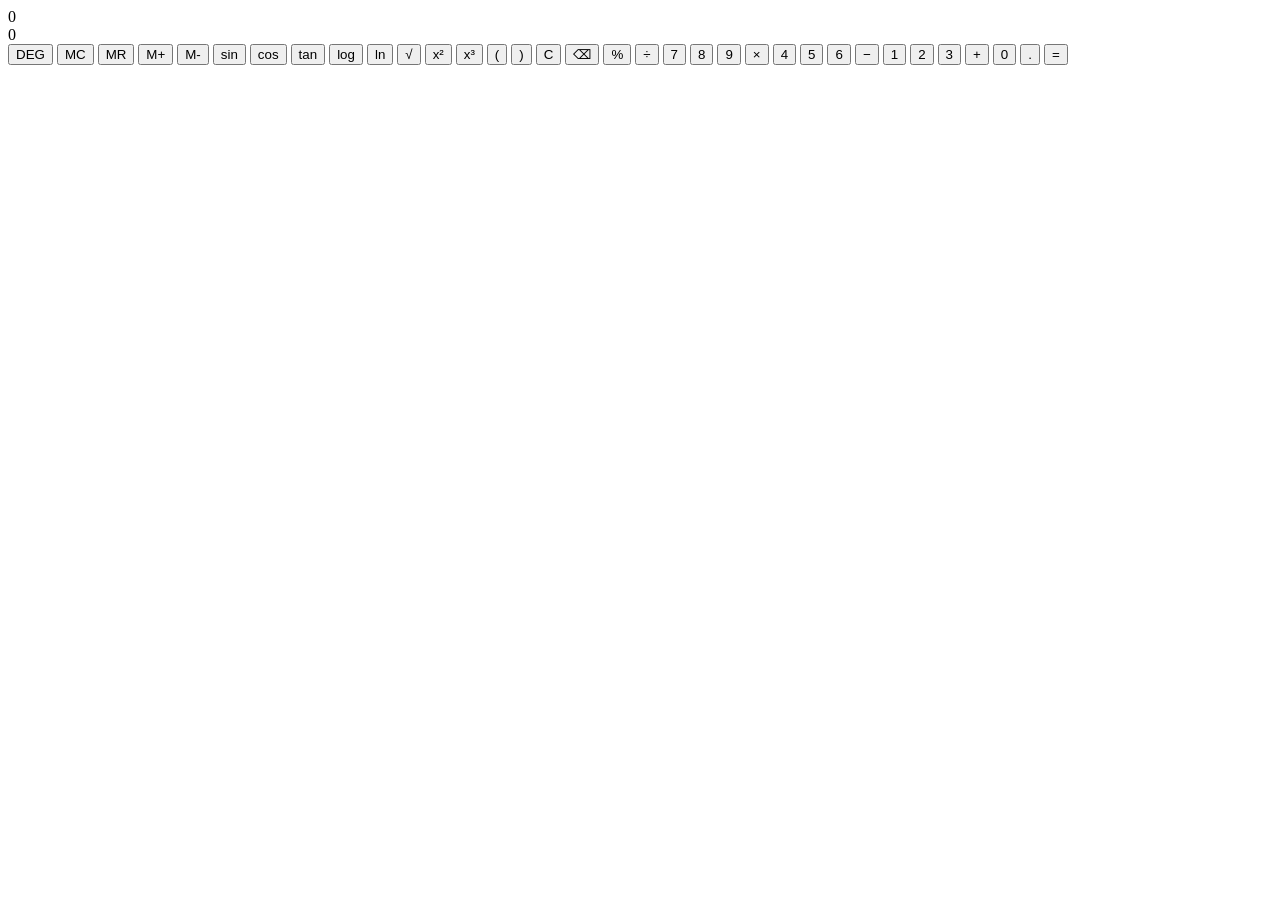
==== scientific.html @ d032bac9 "Create scientific.html" ====
<!DOCTYPE html>
<html lang="en">
<head>
    <meta charset="UTF-8">
    <meta name="viewport" content="width=device-width, initial-scale=1.0">
    <title>Calculator Max - Scientific</title>
    <link rel="stylesheet" href="css/scientific.css">
</head>
<body>

<div class="calculator-container">

    <!-- Display -->
    <div class="display-container">
        <div id="expression" class="expression">0</div>
        <div id="result" class="result">0</div>
    </div>

    <!-- Buttons -->
    <div class="buttons-container">

        <!-- Top Row: Mode & Memory -->
        <button onclick="toggleDegRad()">DEG</button>
        <button onclick="memoryClear()">MC</button>
        <button onclick="memoryRecall()">MR</button>
        <button onclick="memoryAdd()">M+</button>
        <button onclick="memorySubtract()">M-</button>

        <!-- Scientific Functions -->
        <button onclick="appendFunction('sin')">sin</button>
        <button onclick="appendFunction('cos')">cos</button>
        <button onclick="appendFunction('tan')">tan</button>
        <button onclick="appendFunction('log')">log</button>
        <button onclick="appendFunction('ln')">ln</button>
        <button onclick="appendFunction('√')">√</button>
        <button onclick="appendFunction('x²')">x²</button>
        <button onclick="appendFunction('x³')">x³</button>
        <button onclick="append('(')">(</button>
        <button onclick="append(')')">)</button>

        <!-- Number Pad -->
        <button onclick="clearAll()" class="operator">C</button>
        <button onclick="backspace()" class="operator">⌫</button>
        <button onclick="append('%')" class="operator">%</button>
        <button onclick="append('/')" class="operator">÷</button>

        <button onclick="append('7')">7</button>
        <button onclick="append('8')">8</button>
        <button onclick="append('9')">9</button>
        <button onclick="append('*')" class="operator">×</button>

        <button onclick="append('4')">4</button>
        <button onclick="append('5')">5</button>
        <button onclick="append('6')">6</button>
        <button onclick="append('-')" class="operator">−</button>

        <button onclick="append('1')">1</button>
        <button onclick="append('2')">2</button>
        <button onclick="append('3')">3</button>
        <button onclick="append('+')" class="operator">+</button>

        <button onclick="append('0')" class="zero">0</button>
        <button onclick="append('.')">.</button>
        <button onclick="calculate()" class="equal">=</button>

    </div>
</div>

<script src="js/scientific.js"></script>
</body>
</html>
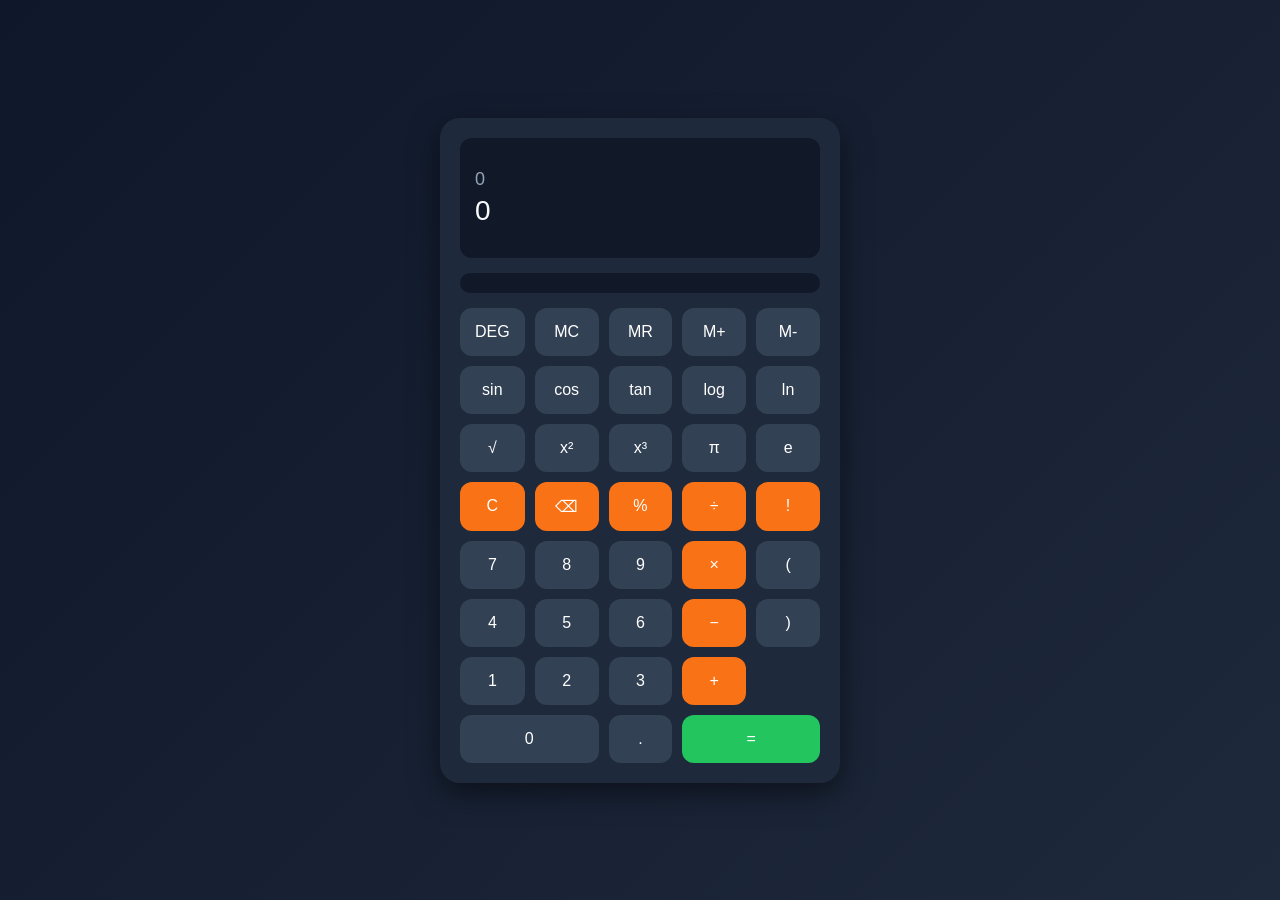
==== commit 5ebfaf12: "Update scientific.html" ====
--- a/scientific.html
+++ b/scientific.html
@@ -1,71 +1,255 @@
 <!DOCTYPE html>
 <html lang="en">
 <head>
-    <meta charset="UTF-8">
-    <meta name="viewport" content="width=device-width, initial-scale=1.0">
-    <title>Calculator Max - Scientific</title>
-    <link rel="stylesheet" href="css/scientific.css">
+<meta charset="UTF-8">
+<meta name="viewport" content="width=device-width, initial-scale=1.0">
+<title>Calculator Max - Scientific</title>
+<style>
+  body {
+    margin:0;
+    font-family: 'Segoe UI', sans-serif;
+    background: linear-gradient(135deg, #0f172a, #1e293b);
+    display: flex;
+    justify-content: center;
+    align-items: center;
+    height: 100vh;
+  }
+
+  .calculator {
+    background: #1e293b;
+    border-radius: 20px;
+    padding: 20px;
+    width: 360px;
+    box-shadow: 0 10px 30px rgba(0,0,0,0.5);
+  }
+
+  .display {
+    background: #111827;
+    border-radius: 12px;
+    padding: 15px;
+    margin-bottom: 15px;
+    min-height: 90px;
+    color: #f8fafc;
+    display: flex;
+    flex-direction: column;
+    justify-content: center;
+  }
+
+  .expression {
+    font-size: 18px;
+    color: #94a3b8;
+    word-wrap: break-word;
+  }
+
+  .result {
+    font-size: 28px;
+    margin-top: 5px;
+    word-wrap: break-word;
+  }
+
+  .buttons {
+    display: grid;
+    grid-template-columns: repeat(5, 1fr);
+    gap: 10px;
+  }
+
+  button {
+    padding: 15px;
+    font-size: 16px;
+    border: none;
+    border-radius: 12px;
+    cursor: pointer;
+    background: #334155;
+    color: white;
+    transition: 0.2s;
+  }
+
+  button:hover {
+    background: #475569;
+  }
+
+  button.operator {
+    background: #f97316;
+  }
+
+  button.equal {
+    background: #22c55e;
+    grid-column: span 2;
+  }
+
+  button.zero {
+    grid-column: span 2;
+  }
+
+  .history {
+    background: #111827;
+    padding: 10px;
+    border-radius: 10px;
+    max-height: 120px;
+    overflow-y: auto;
+    margin-bottom: 15px;
+    color: #cbd5e1;
+    font-size: 14px;
+  }
+</style>
 </head>
 <body>
 
-<div class="calculator-container">
-
-    <!-- Display -->
-    <div class="display-container">
-        <div id="expression" class="expression">0</div>
-        <div id="result" class="result">0</div>
-    </div>
-
-    <!-- Buttons -->
-    <div class="buttons-container">
-
-        <!-- Top Row: Mode & Memory -->
-        <button onclick="toggleDegRad()">DEG</button>
-        <button onclick="memoryClear()">MC</button>
-        <button onclick="memoryRecall()">MR</button>
-        <button onclick="memoryAdd()">M+</button>
-        <button onclick="memorySubtract()">M-</button>
-
-        <!-- Scientific Functions -->
-        <button onclick="appendFunction('sin')">sin</button>
-        <button onclick="appendFunction('cos')">cos</button>
-        <button onclick="appendFunction('tan')">tan</button>
-        <button onclick="appendFunction('log')">log</button>
-        <button onclick="appendFunction('ln')">ln</button>
-        <button onclick="appendFunction('√')">√</button>
-        <button onclick="appendFunction('x²')">x²</button>
-        <button onclick="appendFunction('x³')">x³</button>
-        <button onclick="append('(')">(</button>
-        <button onclick="append(')')">)</button>
-
-        <!-- Number Pad -->
-        <button onclick="clearAll()" class="operator">C</button>
-        <button onclick="backspace()" class="operator">⌫</button>
-        <button onclick="append('%')" class="operator">%</button>
-        <button onclick="append('/')" class="operator">÷</button>
-
-        <button onclick="append('7')">7</button>
-        <button onclick="append('8')">8</button>
-        <button onclick="append('9')">9</button>
-        <button onclick="append('*')" class="operator">×</button>
-
-        <button onclick="append('4')">4</button>
-        <button onclick="append('5')">5</button>
-        <button onclick="append('6')">6</button>
-        <button onclick="append('-')" class="operator">−</button>
-
-        <button onclick="append('1')">1</button>
-        <button onclick="append('2')">2</button>
-        <button onclick="append('3')">3</button>
-        <button onclick="append('+')" class="operator">+</button>
-
-        <button onclick="append('0')" class="zero">0</button>
-        <button onclick="append('.')">.</button>
-        <button onclick="calculate()" class="equal">=</button>
-
-    </div>
+<div class="calculator">
+  <div class="display">
+    <div id="expression" class="expression">0</div>
+    <div id="result" class="result">0</div>
+  </div>
+
+  <div class="history" id="historyList"></div>
+
+  <div class="buttons">
+    <button onclick="toggleDegRad()">DEG</button>
+    <button onclick="memoryClear()">MC</button>
+    <button onclick="memoryRecall()">MR</button>
+    <button onclick="memoryAdd()">M+</button>
+    <button onclick="memorySubtract()">M-</button>
+
+    <button onclick="appendFunction('sin')">sin</button>
+    <button onclick="appendFunction('cos')">cos</button>
+    <button onclick="appendFunction('tan')">tan</button>
+    <button onclick="appendFunction('log')">log</button>
+    <button onclick="appendFunction('ln')">ln</button>
+
+    <button onclick="appendFunction('√')">√</button>
+    <button onclick="appendFunction('x²')">x²</button>
+    <button onclick="appendFunction('x³')">x³</button>
+    <button onclick="appendFunction('π')">π</button>
+    <button onclick="appendFunction('e')">e</button>
+
+    <button onclick="clearAll()" class="operator">C</button>
+    <button onclick="backspace()" class="operator">⌫</button>
+    <button onclick="append('%')" class="operator">%</button>
+    <button onclick="append('/')" class="operator">÷</button>
+    <button onclick="append('!')" class="operator">!</button>
+
+    <button onclick="append('7')">7</button>
+    <button onclick="append('8')">8</button>
+    <button onclick="append('9')">9</button>
+    <button onclick="append('*')" class="operator">×</button>
+    <button onclick="append('(')">(</button>
+
+    <button onclick="append('4')">4</button>
+    <button onclick="append('5')">5</button>
+    <button onclick="append('6')">6</button>
+    <button onclick="append('-')" class="operator">−</button>
+    <button onclick="append(')')">)</button>
+
+    <button onclick="append('1')">1</button>
+    <button onclick="append('2')">2</button>
+    <button onclick="append('3')">3</button>
+    <button onclick="append('+')" class="operator">+</button>
+
+    <button onclick="append('0')" class="zero">0</button>
+    <button onclick="append('.')">.</button>
+    <button onclick="calculate()" class="equal">=</button>
+  </div>
 </div>
 
-<script src="js/scientific.js"></script>
+<script>
+let expressionDiv = document.getElementById('expression');
+let resultDiv = document.getElementById('result');
+let historyList = document.getElementById('historyList');
+let historyArray = [];
+let memory = 0;
+let degMode = true;
+
+function append(value){
+    if(expressionDiv.innerText === "0") expressionDiv.innerText = value;
+    else expressionDiv.innerText += value;
+}
+
+function appendFunction(func){
+    switch(func){
+        case 'sin': expressionDiv.innerText += 'sin('; break;
+        case 'cos': expressionDiv.innerText += 'cos('; break;
+        case 'tan': expressionDiv.innerText += 'tan('; break;
+        case 'log': expressionDiv.innerText += 'log('; break;
+        case 'ln': expressionDiv.innerText += 'ln('; break;
+        case '√': expressionDiv.innerText += '√('; break;
+        case 'x²': expressionDiv.innerText += '**2'; break;
+        case 'x³': expressionDiv.innerText += '**3'; break;
+        case 'π': expressionDiv.innerText += 'Math.PI'; break;
+        case 'e': expressionDiv.innerText += 'Math.E'; break;
+        case '!': expressionDiv.innerText += 'factorial('; break;
+    }
+}
+
+function clearAll(){
+    expressionDiv.innerText = '0';
+    resultDiv.innerText = '0';
+}
+
+function backspace(){
+    let exp = expressionDiv.innerText;
+    expressionDiv.innerText = exp.slice(0,-1);
+    if(expressionDiv.innerText === '') expressionDiv.innerText = '0';
+}
+
+function toggleDegRad(){
+    degMode = !degMode;
+    alert(degMode ? "Degree Mode" : "Radian Mode");
+}
+
+// Memory functions
+function memoryClear(){ memory = 0; }
+function memoryRecall(){ append(memory); }
+function memoryAdd(){ memory += parseFloat(resultDiv.innerText) || 0; }
+function memorySubtract(){ memory -= parseFloat(resultDiv.innerText) || 0; }
+
+// Factorial
+function factorial(n){
+    n = parseInt(n);
+    if(n < 0) return NaN;
+    if(n ===0 || n===1) return 1;
+    let res=1;
+    for(let i=2;i<=n;i++) res*=i;
+    return res;
+}
+
+function calculate(){
+    let exp = expressionDiv.innerText;
+    try{
+        exp = exp.replace(/sin\(/g,'Math.sin(')
+                 .replace(/cos\(/g,'Math.cos(')
+                 .replace(/tan\(/g,'Math.tan(')
+                 .replace(/log\(/g,'Math.log10(')
+                 .replace(/ln\(/g,'Math.log(')
+                 .replace(/√\(/g,'Math.sqrt(')
+                 .replace(/factorial\(([^)]+)\)/g,(match,p1)=>`factorial(${p1})`);
+        if(degMode){
+            exp = exp.replace(/Math\.sin\(([^)]+)\)/g,(m,p1)=>`Math.sin(${p1}*Math.PI/180)`);
+            exp = exp.replace(/Math\.cos\(([^)]+)\)/g,(m,p1)=>`Math.cos(${p1}*Math.PI/180)`);
+            exp = exp.replace(/Math\.tan\(([^)]+)\)/g,(m,p1)=>`Math.tan(${p1}*Math.PI/180)`);
+        }
+        let result = eval(exp);
+        resultDiv.innerText = result;
+        addToHistory(expressionDiv.innerText+" = "+result);
+    }catch(err){
+        resultDiv.innerText = "Error";
+    }
+}
+
+function addToHistory(text){
+    historyArray.unshift(text);
+    if(historyArray.length>10) historyArray.pop();
+    renderHistory();
+}
+
+function renderHistory(){
+    historyList.innerHTML='';
+    historyArray.forEach(item=>{
+        let li=document.createElement('li');
+        li.innerText=item;
+        historyList.appendChild(li);
+    });
+}
+</script>
+
 </body>
 </html>
